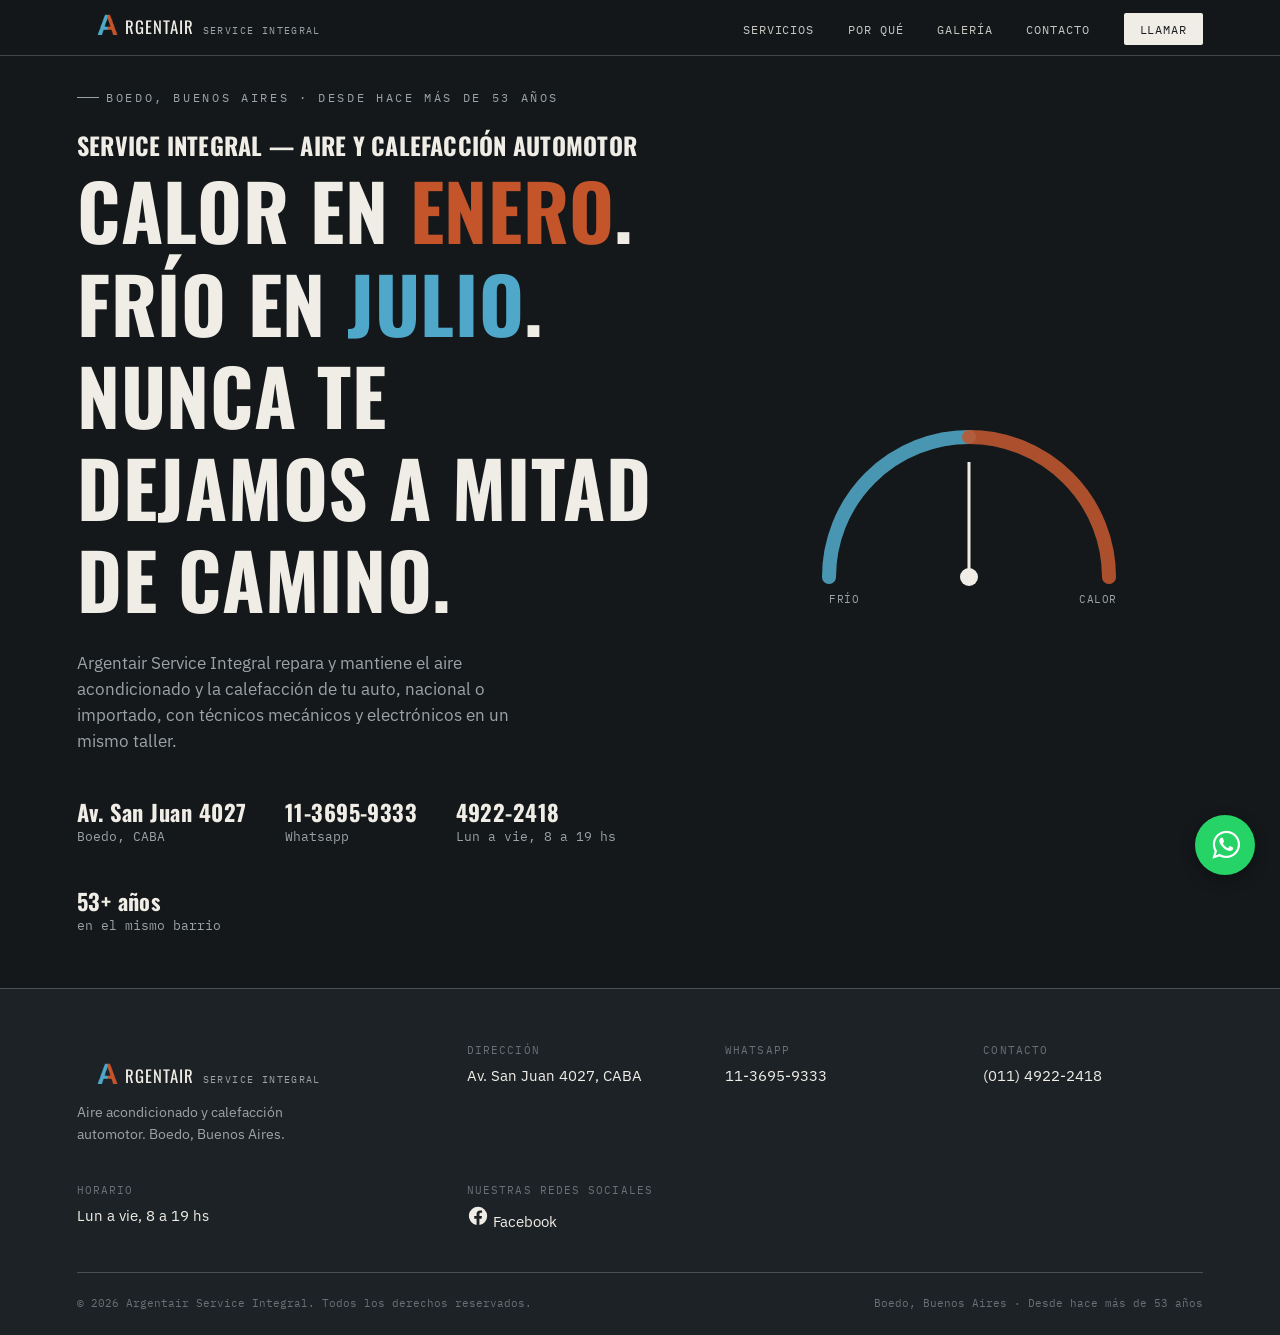
==== index.html @ 5082fac6 "Update index.html" ====
<!DOCTYPE html>
<html lang="es-AR">
<head>
    <meta charset="UTF-8">
    <meta name="viewport" content="width=device-width, initial-scale=1.0">
    <title>Argentair Service Integral — Aire y calefacción automotor</title>

    <meta name="description" content="Argentair ofrece compresores, herramientas neumáticas, accesorios industriales y soluciones para talleres, industrias y mantenimiento.">
    <meta name="keywords" content="compresores, herramientas neumáticas, aire comprimido, equipamiento industrial, talleres, industria, mantenimiento, Argentair">
    <meta name="author" content="Argentair">
    <!-- Open Graph -->
    <meta property="og:title" content="Argentair - Equipamiento Industrial">
    <meta property="og:description" content="Compresores, herramientas neumáticas y soluciones industriales.">
    <meta property="og:type" content="website">
    <meta property="og:url" content="https://pigi86.github.io/Argentair/">
    <meta property="og:image" content="https://pigi86.github.io/Argentair/images/favicon-512.png">

    <link rel="me" href="https://www.facebook.com/profile.php?id=61593151384777">
    <link rel="canonical" href="https://pigi86.github.io/Argentair/">
    <link rel="preconnect" href="https://fonts.googleapis.com">
    <link rel="preconnect" href="https://fonts.gstatic.com" crossorigin>
    <link href="https://fonts.googleapis.com/css2?family=Oswald:wght@400;500;600;700&family=IBM+Plex+Sans:wght@400;500;600&family=IBM+Plex+Mono:wght@400;500&display=swap" rel="stylesheet">
    <link rel="stylesheet" href="https://cdnjs.cloudflare.com/ajax/libs/font-awesome/4.7.0/css/font-awesome.min.css">
    <link href="StyleSheet.css" rel="stylesheet" />
    <link rel="icon" type="image/x-icon" href="images/favicon.ico">

    <script type="application/ld+json">
        {
          "@context": "https://schema.org",
          "@type": "Organization",
          "name": "Argentair",
          "url": "https://pigi86.github.io/Argentair/",
          "logo": "https://pigi86.github.io/Argentair/images/favicon-512.png",
          "sameAs": [
            "https://www.facebook.com/profile.php?id=61593151384777"
          ]
        }
    </script>
</head>
<body>
    <nav class="navbar">
        <div class="logo-text">
            <a href="#hero" class="nav-logo" data-section="hero">
                <div class="logo-mark"></div>RGENTAIR <span>SERVICE INTEGRAL</span>
            </a>
        </div>
        <button class="nav-toggle" id="navToggle" aria-label="Abrir menú" aria-expanded="false">
            <span></span><span></span><span></span>
        </button>
        <ul class="nav-links" id="navLinks">
            <li><a href="#servicios" data-section="servicios">Servicios</a></li>
            <li><a href="#porque" data-section="porque">Por qué</a></li>
            <li><a href="#galeria" data-section="galeria">Galería</a></li>
            <li><a href="#contacto" data-section="contacto">Contacto</a></li>
            <li><a href="https://wa.me/541136959333" target="_blank" class="call">Llamar</a></li>
        </ul>
    </nav>

    <div class="view-stack">
        <!-- HERO -->
        <section id="hero" class="curtain active">
            <div class="curtain-inner hero-grid">
                <div>
                    <div class="eyebrow hero-eyebrow">
                        Boedo, Buenos Aires · desde hace más de
                        <script>document.write(new Date().getFullYear() - 1973);</script> años
                    </div>
                    <h1>Service Integral — Aire y calefacción automotor</h1>
                    <h1 class="hero-title">
                        Calor en <span class="calor">enero</span>.<br>
                        Frío en <span class="frio">julio</span>.<br>
                        Nunca te dejamos a mitad de camino.
                    </h1>
                    <p class="hero-sub">Argentair Service Integral repara y mantiene el aire acondicionado y la calefacción de tu auto, nacional o importado, con técnicos mecánicos y electrónicos en un mismo taller.</p>
                    <div class="hero-meta">
                        <div><strong>Av. San Juan 4027</strong>Boedo, CABA</div>
                        <div><strong>11-3695-9333</strong>Whatsapp</div>
                        <div><strong>4922-2418</strong>Lun a vie, 8 a 19 hs</div>
                        <div>
                            <strong>
                                <script>document.write(new Date().getFullYear() - 1973);</script>+ años
                            </strong>en el mismo barrio
                        </div>
                    </div>
                </div>
                <div class="gauge-wrap">
                    <svg class="gauge" viewBox="0 0 340 210" xmlns="http://www.w3.org/2000/svg">
                        <path d="M 30 170 A 140 140 0 0 1 310 170" fill="none" stroke="#2A3034" stroke-width="14" stroke-linecap="round" />
                        <path d="M 30 170 A 140 140 0 0 1 170 30" fill="none" stroke="#4FA8C9" stroke-width="14" stroke-linecap="round" opacity="0.85" />
                        <path d="M 170 30 A 140 140 0 0 1 310 170" fill="none" stroke="#C4552B" stroke-width="14" stroke-linecap="round" opacity="0.85" />
                        <g class="gauge-needle">
                            <line x1="170" y1="170" x2="170" y2="55" stroke="#F0EDE6" stroke-width="3" />
                            <circle cx="170" cy="170" r="9" fill="#F0EDE6" />
                        </g>
                        <text x="30" y="196" class="gauge-label">FRÍO</text>
                        <text x="280" y="196" class="gauge-label">CALOR</text>
                    </svg>
                </div>
            </div>
        </section>

        <!-- SERVICIOS -->
        <section id="servicios" class="curtain">
            <div class="curtain-inner">
                <div class="section-head">
                    <h2>El taller</h2>
                    <div class="eyebrow" style="color:#6a7075;">Un solo lugar, todo el sistema climático del auto</div>
                </div>
                <div class="services-grid">
                    <div class="service-card">
                        <div>
                            <div class="tag">CARGA DE GAS</div>
                            <h3>Carga y recarga de gas refrigerante</h3>
                        </div>
                        <p>Detectamos pérdidas y cargamos el gas correcto según la marca y el modelo de tu auto.</p>
                    </div>
                    <div class="service-card">
                        <div>
                            <div class="tag">DIAGNÓSTICO</div>
                            <h3>Diagnóstico computarizado</h3>
                        </div>
                        <p>Revisamos compresor, condensador y electrónica antes de tocar una sola pieza.</p>
                    </div>
                    <div class="service-card hot">
                        <div>
                            <div class="tag">CALEFACCIÓN</div>
                            <h3>Calefacción automotor</h3>
                        </div>
                        <p>Reparamos radiador de calefacción, motorventilador y mandos de temperatura.</p>
                    </div>
                    <div class="service-card">
                        <div>
                            <div class="tag">REPARACIÓN</div>
                            <h3>Reparación integral</h3>
                        </div>
                        <p>Compresores, evaporadores, cañerías: arreglamos en el taller, no tercerizamos.</p>
                    </div>
                    <div class="service-card hot">
                        <div>
                            <div class="tag">REPUESTOS</div>
                            <h3>Repuestos originales</h3>
                        </div>
                        <p>Trabajamos con piezas originales o equivalentes homologados, nunca genéricos truchos.</p>
                    </div>
                    <div class="service-card">
                        <div>
                            <div class="tag">TODA MARCA</div>
                            <h3>Nacionales e importados</h3>
                        </div>
                        <p>Del auto de calle al importado de alta gama, con el equipo para cada sistema.</p>
                    </div>
                </div>
            </div>
        </section>

        <!-- POR QUE -->
        <section id="porque" class="curtain">
            <div class="curtain-inner porque-grid">
                <div class="porque-copy">
                    <div class="eyebrow" style="color:var(--steel); margin-bottom:1.2rem;">Por qué Argentair</div>
                    <h2 style="font-size:clamp(1.9rem,3.6vw,2.8rem); margin-bottom:1.2rem;">
                        El mismo taller que arreglaba autos hace
                        <script>document.write(new Date().getFullYear() - 1973);</script> años, con la electrónica de hoy.
                    </h2>
                    <p>Empezamos como un taller de barrio especializado en aire acondicionado automotor. Seguimos siéndolo: mismo domicilio, mismo trato directo, mismo compromiso de no devolver un auto a medias.</p>
                </div>
                <div class="stat-list">
                    <div class="stat">
                        <div class="num">
                            <script>document.write(new Date().getFullYear() - 1973);</script>+
                        </div>
                        <div class="label">AÑOS EN BOEDO</div>
                    </div>
                    <div class="stat hot">
                        <div class="num">2</div>
                        <div class="label">ESPECIALIDADES: MECÁNICA Y ELECTRÓNICA</div>
                    </div>
                    <div class="stat">
                        <div class="num">100%</div>
                        <div class="label">DIAGNÓSTICO ANTES DE REPARAR</div>
                    </div>
                    <div class="stat hot">
                        <div class="num">1</div>
                        <div class="label">TALLER, SIN TERCERIZAR</div>
                    </div>
                </div>
            </div>
        </section>

        <!-- GALERIA -->
        <section id="galeria" class="curtain">
            <div class="curtain-inner">
                <div class="section-head" style="border-bottom-color: var(--line);">
                    <h2>Galería</h2>
                    <div class="eyebrow" style="color:var(--steel);">Así se ve el trabajo, pieza por pieza</div>
                </div>
                <div class="gallery-grid">
                    <div class="gallery-item tall">
                        <img src="images/IMG_20260704_111613_702.jpg" alt="Service integral" loading="lazy">
                        <span class="g-label">Service integral</span>
                    </div>

                    <div class="gallery-item">
                        <img src="images/IMG_20260704_112202_261.jpg" alt="Diagnóstico de gas" loading="lazy">
                        <span class="g-label">Diagnóstico de gas</span>
                    </div>

                    <div class="gallery-item span-2">
                        <img src="images/IMG_20260704_112437_824.jpg" alt="Entrada del taller" loading="lazy">
                        <span class="g-label">Entrada del taller</span>
                    </div>

                    <div class="gallery-item">
                        <img src="images/IMG_20260704_112031_855.jpg" alt="Carga de gas 4x4" loading="lazy">
                        <span class="g-label">Carga de gas 4x4</span>
                    </div>

                    <div class="gallery-item">
                        <img src="images/IMG_20260704_112310_331.jpg" alt="Banco de trabajo" loading="lazy">
                        <span class="g-label">Banco de trabajo</span>
                    </div>

                    <div class="gallery-item span-2">
                        <img src="images/IMG_20260704_112334_579.jpg" alt="El taller por dentro" loading="lazy">
                        <span class="g-label">El taller por dentro</span>
                    </div>

                    <div class="gallery-item">
                        <img src="images/IMG_20260704_112445_959.jpg" alt="Nuestro cartel" loading="lazy">
                        <span class="g-label">Nuestro cartel</span>
                    </div>

                    <div class="gallery-item">
                        <img src="images/IMG_20260704_112506_180.jpg" alt="La puerta de siempre" loading="lazy">
                        <span class="g-label">La puerta de siempre</span>
                    </div>

                    <div class="gallery-item">
                        <img src="images/IMG_20260704_112512_335.jpg" alt="Vidriera de repuestos" loading="lazy">
                        <span class="g-label">Vidriera de repuestos</span>
                    </div>
                </div>
        </section>

        <!-- CONTACTO -->
        <section id="contacto" class="curtain">
            <div class="curtain-inner">
                <div class="section-head">
                    <h2>Contacto</h2>
                    <div class="eyebrow" style="color:#6a7075;">Pedí turno o consultá tu caso</div>
                </div>
                <div class="contacto-grid">
                    <div>
                        <div class="contact-item">
                            <div class="k">DIRECCIÓN</div>
                            <div class="v">Av. San Juan 4027, Boedo, CABA</div>
                        </div>
                        <div class="contact-item">
                            <div class="k">TELÉFONO</div>
                            <div class="v">(011) 4922-2418</div>
                        </div>
                        <div class="contact-item">
                            <div class="k">WHATSAPP</div>
                            <div class="v">11-3695-9333</div>
                        </div>
                        <div class="contact-item">
                            <div class="k">HORARIO</div>
                            <div class="v">Lunes a viernes, 8 a 19 hs</div>
                        </div>
                        <a class="cta-btn" href="https://wa.me/541136959333" target="_blank">Llamar al taller →</a>
                    </div>
                    <div>
                        <p style="color:#4b5257; line-height:1.6; max-width:46ch;">Contanos qué le pasa al aire o a la calefacción de tu auto y te decimos, sin vueltas, si conviene una carga, una reparación o un diagnóstico primero.</p>
                        <div class="footer-row">
                            <span>ARGENTAIR SERVICE INTEGRAL</span>
                            <span>CARGA · REPARACIÓN · CALEFACCIÓN</span>
                        </div>
                        <br>
                        <div>
                            <iframe src="https://www.google.com/maps/embed?pb=!1m18!1m12!1m3!1d3283.130411633818!2d-58.42443232488343!3d-34.62614455868197!2m3!1f0!2f0!3f0!3m2!1i1024!2i768!4f13.1!3m3!1m2!1s0x95bcca5466cec4b1%3A0x6084348271a7649f!2sAv.%20San%20Juan%204027%2C%20C1233ABK%20Cdad.%20Aut%C3%B3noma%20de%20Buenos%20Aires!5e0!3m2!1sen!2sar!4v1783190470044!5m2!1sen!2sar" width="" height="" style="border:0;" allowfullscreen="" loading="lazy" referrerpolicy="strict-origin-when-cross-origin"></iframe>
                        </div>
                    </div>
                </div>
            </div>
        </section>
    </div>

    <footer class="site-footer">
        <div class="site-footer-inner">
            <div class="site-footer-brand">
                <div class="nav-logo" style="pointer-events:none;"><div class="logo-mark"></div>RGENTAIR <span>SERVICE INTEGRAL</span></div>
                <p>Aire acondicionado y calefacción automotor. Boedo, Buenos Aires.</p>
            </div>
            <div class="site-footer-col">
                <div class="k">DIRECCIÓN</div>
                <div>Av. San Juan 4027, CABA</div>
            </div>
            <div class="site-footer-col">
                <div class="k">WHATSAPP</div>
                <div><a href="https://wa.me/541136959333" target="_blank">11-3695-9333</a></div>
            </div>
            <div class="site-footer-col">
                <div class="k">CONTACTO</div>
                <div>(011) 4922-2418</div>
            </div>
            <div class="site-footer-col">
                <div class="k">HORARIO</div>
                <div>Lun a vie, 8 a 19 hs</div>
            </div>
            <div class="site-footer-col">
                <div class="k">NUESTRAS REDES SOCIALES</div>
                <div>
                    <a href="https://www.facebook.com/profile.php?id=61593151384777"
                       target="_blank"
                       rel="noopener noreferrer"
                       class="facebook-link">

                        <svg xmlns="http://www.w3.org/2000/svg"
                             width="22"
                             height="22"
                             viewBox="0 0 24 24"
                             fill="currentColor">
                            <path d="M22 12a10 10 0 1 0-11.56 9.88v-6.99H7.9V12h2.54V9.8c0-2.5 1.49-3.88 3.77-3.88 1.09 0 2.23.19 2.23.19v2.46h-1.26c-1.24 0-1.63.77-1.63 1.56V12h2.77l-.44 2.89h-2.33v6.99A10 10 0 0 0 22 12z" />
                        </svg>

                        <span>Facebook</span>
                    </a>
                </div>
            </div>
        </div>
        <div class="site-footer-bottom">
            <span>© <span id="footerYear">2026</span> Argentair Service Integral. Todos los derechos reservados.</span>
            <span>
                Boedo, Buenos Aires · Desde hace más de
                <script>document.write(new Date().getFullYear() - 1973);</script> años
            </span>
        </div>
    </footer>

    <div class="lightbox" id="lightbox">
        <button class="lightbox-close" id="lightboxClose" aria-label="Cerrar">&times;</button>
        <img id="lightboxImg" src="" alt="">
        <div class="lightbox-caption" id="lightboxCaption"></div>
    </div>

    <a href="https://wa.me/541136959333"
       class="whatsapp-float"
       target="_blank"
       aria-label="WhatsApp">
        <i class="fa fa-whatsapp"></i>
    </a>

    <script type="text/javascript" src="JavaScript.js"></script>
</body>
</html>
---- StyleSheet.css ----
:root {
    --asphalt: #14181B;
    --asphalt-2: #1D2226;
    --paper: #F0EDE6;
    --paper-2: #E6E1D6;
    --frio: #4FA8C9;
    --frio-dim: #2E6E88;
    --calor: #C4552B;
    --calor-dim: #8E3B1D;
    --steel: #9CA3A6;
    --ink: #1B1F22;
    --line: rgba(155,163,166,0.35);
    --white: white;
}

* {
    box-sizing: border-box;
}

html {
    scroll-behavior: smooth;
}

body {
    margin: 0;
    font-family: 'IBM Plex Sans', sans-serif;
    background: var(--asphalt);
    color: var(--paper);
    overflow-x: hidden;
}

.logo-mark {
    width: 40px;
    height: 40px;
    background-image: url('images/favicon-512.png');
    background-size: 45px;
    background-repeat: no-repeat;
    clip-path: polygon(0 0, 80% 0, 100% 20%, 100% 100%, 20% 100%, 0 80%);
    display: flex;
    align-items: center;
    justify-content: center;
    position: relative;
    top: 8px;
    left: 8px;
}

.logo-text {
    display: flex;
    flex-direction: column;
    line-height: 1.1;
    margin-top: -25px;
}

h1, h2, h3 {
    font-family: 'Oswald', sans-serif;
    text-transform: uppercase;
    margin: 0;
    letter-spacing: 0.01em;
}

.mono {
    font-family: 'IBM Plex Mono', monospace;
}

.eyebrow {
    font-family: 'IBM Plex Mono', monospace;
    font-size: 0.75rem;
    letter-spacing: 0.22em;
    text-transform: uppercase;
    display: flex;
    align-items: center;
    gap: 0.6em;
}

    .eyebrow::before {
        content: "";
        width: 22px;
        height: 1px;
        background: currentColor;
        display: inline-block;
    }

a {
    color: inherit;
}

/* ---------- NAV ---------- */
.navbar {
    position: fixed;
    top: 0;
    left: 0;
    right: 0;
    z-index: 50;
    display: flex;
    align-items: center;
    justify-content: space-between;
    padding: 1.1rem 6vw;
    background: rgba(20,24,27,0.72);
    backdrop-filter: blur(10px);
    border-bottom: 1px solid var(--line);
}

.nav-logo {
    font-family: 'Oswald', sans-serif;
    font-size: 1.05rem;
    letter-spacing: 0.06em;
    text-decoration: none;
    display: flex;
    align-items: baseline;
    gap: 0.5em;
}

    .nav-logo span {
        font-family: 'IBM Plex Mono', monospace;
        font-size: 0.62rem;
        color: var(--steel);
        letter-spacing: 0.14em;
    }

.nav-links {
    display: flex;
    align-items: center;
    gap: 2.1rem;
    list-style: none;
    margin: 0;
    padding: 0;
}

    .nav-links a {
        font-family: 'IBM Plex Mono', monospace;
        font-size: 0.74rem;
        letter-spacing: 0.08em;
        text-transform: uppercase;
        text-decoration: none;
        color: var(--paper);
        opacity: 0.82;
        transition: opacity 0.2s ease, color 0.2s ease;
        position: relative;
    }

        .nav-links a:hover {
            opacity: 1;
            color: var(--frio);
        }

        .nav-links a.active {
            opacity: 1;
            color: var(--frio);
        }

            .nav-links a.active::after {
                content: "";
                position: absolute;
                left: 0;
                right: 0;
                bottom: -6px;
                height: 1px;
                background: var(--frio);
            }

        .nav-links a.call {
            opacity: 1;
            padding: 0.55rem 1rem;
            background: var(--paper);
            color: var(--ink);
            border-radius: 2px;
        }

            .nav-links a.call:hover {
                background: var(--calor);
                color: var(--paper);
            }

.nav-toggle {
    display: none;
    flex-direction: column;
    gap: 5px;
    background: none;
    border: none;
    cursor: pointer;
    padding: 0.4rem;
}

    .nav-toggle span {
        width: 22px;
        height: 2px;
        background: var(--paper);
        display: block;
    }

@media (max-width: 768px) {
    .nav-links {
        position: fixed;
        top: 62px;
        right: 0;
        flex-direction: column;
        align-items: flex-start;
        gap: 1.4rem;
        background: var(--asphalt-2);
        padding: 1.6rem 2rem;
        width: 68vw;
        max-width: 300px;
        height: calc(100vh - 62px);
        transform: translateX(100%);
        transition: transform 0.3s ease;
        border-left: 1px solid var(--line);
    }

        .nav-links.open {
            transform: translateX(0);
        }

    .nav-toggle {
        display: flex;
    }
}

/* ---- Sections ---- */
.view-stack {
    position: relative;
}

.curtain {
    position: absolute;
    inset: 0;
    display: flex;
    flex-direction: column;
    justify-content: center;
    min-height: 100vh;
    padding: 6vh 6vw;
    padding-top: max(6vh, 90px);
    scroll-margin-top: 70px;
    opacity: 0;
    transform: translateY(14px);
    pointer-events: none;
    transition: opacity 0.5s ease, transform 0.5s ease;
}

    .curtain.active {
        position: relative;
        opacity: 1;
        transform: translateY(0);
        pointer-events: auto;
    }

.curtain-inner {
    max-width: 1180px;
    width: 100%;
    margin: 0 auto;
}

#hero {
    background: var(--asphalt);
}

#servicios {
    background: var(--paper);
    color: var(--ink);
}

#porque {
    background: var(--asphalt-2);
    color: var(--paper);
}

#galeria {
    background: var(--asphalt);
    color: var(--paper);
}

.g-label {
    z-index: 2;
    font-family: 'IBM Plex Mono', monospace;
    font-size: 0.8rem;
    letter-spacing: 0.06em;
    text-transform: uppercase;
    color: var(--white);
}

#contacto {
    background: var(--paper);
    color: var(--ink);
}

@media (max-width: 768px) {
    .view-stack {
        margin-top: 30px;
    }

    .curtain {
        transition: none;
        transform: none;
    }
}

/* ---------- HERO ---------- */
.hero-grid {
    display: grid;
    grid-template-columns: 1.3fr 1fr;
    gap: 4vw;
    align-items: center;
}

.hero-eyebrow {
    color: var(--steel);
    margin-bottom: 1.4rem;
}

.hero-title {
    font-size: clamp(2.6rem, 6vw, 5.2rem);
    line-height: 1.2;
}

    .hero-title .frio {
        color: var(--frio);
    }

    .hero-title .calor {
        color: var(--calor);
    }

.hero-sub {
    margin-top: 1.6rem;
    max-width: 46ch;
    font-size: 1.05rem;
    color: var(--steel);
    line-height: 1.55;
}

.hero-meta {
    margin-top: 2.6rem;
    display: flex;
    flex-wrap: wrap;
    gap: 2.4rem;
}

    .hero-meta div {
        font-family: 'IBM Plex Mono', monospace;
        font-size: 0.8rem;
        color: var(--steel);
    }

    .hero-meta strong {
        display: block;
        font-family: 'Oswald', sans-serif;
        font-size: 1.4rem;
        color: var(--paper);
        letter-spacing: 0.02em;
    }

/* Gauge signature element */
.gauge-wrap {
    display: flex;
    justify-content: center;
}

.gauge {
    width: min(100%, 340px);
}

.gauge-needle {
    transform-origin: 170px 170px;
    animation: sweep 4.5s ease-in-out infinite alternate;
}

@keyframes sweep {
    0% {
        transform: rotate(-58deg);
    }

    100% {
        transform: rotate(58deg);
    }
}

.gauge-label {
    font-family: 'IBM Plex Mono', monospace;
    fill: var(--steel);
    font-size: 11px;
    letter-spacing: 0.05em;
}

/* ---------- SERVICIOS ---------- */
.section-head {
    display: flex;
    justify-content: space-between;
    align-items: flex-end;
    flex-wrap: wrap;
    gap: 1rem;
    margin-bottom: 3rem;
    border-bottom: 1px solid var(--line);
    padding-bottom: 1.4rem;
}

    .section-head h2 {
        font-size: clamp(2rem, 4vw, 3.2rem);
    }

.services-grid {
    display: grid;
    grid-template-columns: repeat(3, 1fr);
    gap: 1px;
    background: var(--line);
    border: 1px solid var(--line);
}

.service-card {
    background: var(--paper);
    padding: 2rem 1.8rem;
    min-height: 190px;
    display: flex;
    flex-direction: column;
    justify-content: space-between;
}

    .service-card .tag {
        font-family: 'IBM Plex Mono', monospace;
        font-size: 0.72rem;
        letter-spacing: 0.1em;
        color: var(--frio-dim);
    }

    .service-card.hot .tag {
        color: var(--calor-dim);
    }

    .service-card h3 {
        font-size: 1.35rem;
        margin-top: 0.6rem;
    }

    .service-card p {
        margin: 0.7rem 0 0;
        font-size: 0.92rem;
        color: #4b5257;
        line-height: 1.5;
    }

/* ---------- POR QUE ---------- */
.porque-grid {
    display: grid;
    grid-template-columns: 1fr 1fr;
    gap: 4vw;
    align-items: center;
}

.porque-copy p {
    font-size: 1.05rem;
    line-height: 1.6;
    color: var(--steel);
    max-width: 42ch;
}

.stat-list {
    display: grid;
    grid-template-columns: 1fr 1fr;
    gap: 1px;
    background: var(--line);
    border: 1px solid var(--line);
}

.stat {
    background: var(--asphalt-2);
    padding: 1.8rem;
}

    .stat .num {
        font-family: 'Oswald', sans-serif;
        font-size: 2.6rem;
        color: var(--frio);
    }

    .stat.hot .num {
        color: var(--calor);
    }

    .stat .label {
        font-family: 'IBM Plex Mono', monospace;
        font-size: 0.75rem;
        color: var(--steel);
        letter-spacing: 0.04em;
        margin-top: 0.4rem;
    }

/* ---------- GALERIA ---------- */
.gallery-grid {
    display: grid;
    grid-template-columns: repeat(4, 1fr);
    grid-auto-rows: 190px;
    grid-auto-flow: dense;
    gap: 10px;
}

.gallery-item {
    position: relative;
    overflow: hidden;
    border-radius: 4px;
    border: 1px solid var(--line);
    display: flex;
    align-items: flex-end;
    padding: 1rem;
}

    .gallery-item img {
        position: absolute;
        inset: 0;
        width: 100%;
        height: 100%;
        object-fit: cover;
        transition: transform 0.4s ease;
        z-index: 0;
    }

    .gallery-item:hover img {
        transform: scale(1.05);
    }

    .gallery-item::after {
        content: "";
        position: absolute;
        inset: 0;
        z-index: 1;
        background: linear-gradient(to top, rgba(0,0,0,0.6), rgba(0,0,0,0) 55%);
    }

.gallery-item {
    cursor: zoom-in;
}

/* ---------- FOOTER ---------- */
.site-footer {
    position: relative;
    background: var(--asphalt-2);
    border-top: 1px solid var(--line);
    padding: 3.4rem 6vw 1.6rem;
}

.site-footer-inner {
    max-width: 1180px;
    margin: 0 auto;
    display: grid;
    grid-template-columns: 1.6fr 1fr 1fr 1fr;
    gap: 2.4rem;
}

.site-footer-brand p {
    margin: 0.8rem 0 0;
    max-width: 34ch;
    color: var(--steel);
    font-size: 0.9rem;
    line-height: 1.5;
}

.site-footer-col .k {
    font-family: 'IBM Plex Mono', monospace;
    font-size: 0.68rem;
    letter-spacing: 0.1em;
    color: #6a7075;
    margin-bottom: 0.5rem;
}

.site-footer-col div:not(.k) {
    font-size: 0.95rem;
}

.site-footer-col a {
    text-decoration: none;
}

    .site-footer-col a:hover {
        color: var(--frio);
    }

.site-footer-bottom {
    max-width: 1180px;
    margin: 2.6rem auto 0;
    padding-top: 1.4rem;
    border-top: 1px solid var(--line);
    display: flex;
    justify-content: space-between;
    flex-wrap: wrap;
    gap: 0.6rem;
    font-family: 'IBM Plex Mono', monospace;
    font-size: 0.7rem;
    color: #6a7075;
}

@media (max-width: 768px) {
    .site-footer-inner {
        grid-template-columns: 1fr 1fr;
    }
}

.lightbox {
    position: fixed;
    inset: 0;
    z-index: 100;
    background: rgba(10,12,14,0.92);
    display: flex;
    align-items: center;
    justify-content: center;
    padding: 4vh 4vw;
    opacity: 0;
    visibility: hidden;
    transition: opacity 0.3s ease;
}

    .lightbox.open {
        opacity: 1;
        visibility: visible;
    }

    .lightbox img {
        max-width: 100%;
        max-height: 100%;
        border-radius: 4px;
        box-shadow: 0 20px 60px rgba(0,0,0,0.5);
        transform: scale(0.94);
        transition: transform 0.3s ease;
    }

    .lightbox.open img {
        transform: scale(1);
    }

.lightbox-close {
    position: absolute;
    top: 22px;
    right: 26px;
    width: 40px;
    height: 40px;
    border: 1px solid var(--line);
    background: rgba(255,255,255,0.06);
    color: var(--paper);
    font-size: 1.4rem;
    line-height: 1;
    border-radius: 2px;
    cursor: pointer;
}

    .lightbox-close:hover {
        background: var(--calor);
        border-color: var(--calor);
    }

.lightbox-caption {
    position: absolute;
    left: 0;
    right: 0;
    bottom: 35px;
    text-align: center;
    font-family: 'IBM Plex Mono', monospace;
    font-size: 0.8rem;
    letter-spacing: 0.06em;
    text-transform: uppercase;
    color: var(--white);
    background-color: black;
    opacity: 60%;
}

/* ---------- CONTACTO ---------- */
.contacto-grid {
    display: grid;
    grid-template-columns: 1fr 1fr;
    gap: 4vw;
    align-items: start;
}

.contact-item {
    padding: 1.4rem 0;
    border-bottom: 1px solid var(--line);
}

    .contact-item .k {
        font-family: 'IBM Plex Mono', monospace;
        font-size: 0.72rem;
        letter-spacing: 0.1em;
        color: #6a7075;
    }

    .contact-item .v {
        font-family: 'Oswald', sans-serif;
        font-size: 1.5rem;
        margin-top: 0.2rem;
    }

.cta-btn {
    display: inline-flex;
    align-items: center;
    gap: 0.6em;
    margin-top: 2rem;
    padding: 1rem 1.6rem;
    background: var(--ink);
    color: var(--paper);
    text-decoration: none;
    font-family: 'IBM Plex Mono', monospace;
    font-size: 0.85rem;
    letter-spacing: 0.06em;
    text-transform: uppercase;
    border-radius: 2px;
    transition: background 0.2s ease, transform 0.2s ease;
}

    .cta-btn:hover {
        background: var(--calor);
        transform: translateY(-2px);
    }

.footer-row {
    margin-top: 4rem;
    padding-top: 1.6rem;
    border-top: 1px solid var(--line);
    display: flex;
    justify-content: space-between;
    flex-wrap: wrap;
    gap: 1rem;
    font-family: 'IBM Plex Mono', monospace;
    font-size: 0.75rem;
    color: #6a7075;
}

@media (max-width: 768px) {
    .lightbox, .lightbox img {
        transition: none;
        position: fixed;
        z-index: 2;
        font-family: 'IBM Plex Mono', monospace;
        font-size: 0.7rem;
        letter-spacing: 0.06em;
        text-transform: uppercase;
        color: var(--paper);
        background: rgba(20,24,27,0.55);
        padding: 0.3rem 0.6rem;
        border-radius: 2px;
        transition: transform 0.25s ease;
    }

    .lightbox-close {
        top: 80px;
        right: 10px;
    }

    .lightbox-caption {
        bottom: 145px;
        z-index: 10;
    }

    .gallery-item:hover .g-label {
        transform: translateY(-4px);
    }

    .gallery-item.span-2 {
        grid-column: span 2;
    }

    .gallery-item.tall {
        grid-row: span 2;
    }

    @media (max-width: 768px) {
        .gallery-grid {
            grid-template-columns: repeat(2, 1fr);
            grid-auto-rows: 150px;
        }

        .gallery-item.span-2 {
            grid-column: span 2;
        }

        .gallery-item.tall {
            grid-row: span 1;
        }
    }

    /* ---------- CONTACTO ---------- */
    .contacto-grid {
        display: grid;
        grid-template-columns: 1fr 1fr;
        gap: 4vw;
        align-items: start;
    }

    .contact-item {
        padding: 1.4rem 0;
        border-bottom: 1px solid var(--line);
    }

        .contact-item .k {
            font-family: 'IBM Plex Mono', monospace;
            font-size: 0.72rem;
            letter-spacing: 0.1em;
            color: #6a7075;
        }

        .contact-item .v {
            font-family: 'Oswald', sans-serif;
            font-size: 1.5rem;
            margin-top: 0.2rem;
        }

    .cta-btn {
        display: inline-flex;
        align-items: center;
        gap: 0.6em;
        margin-top: 2rem;
        padding: 1rem 1.6rem;
        background: var(--ink);
        color: var(--paper);
        text-decoration: none;
        font-family: 'IBM Plex Mono', monospace;
        font-size: 0.85rem;
        letter-spacing: 0.06em;
        text-transform: uppercase;
        border-radius: 2px;
        transition: background 0.2s ease, transform 0.2s ease;
    }

        .cta-btn:hover {
            background: var(--calor);
            transform: translateY(-2px);
        }

    .footer-row {
        margin-top: 4rem;
        padding-top: 1.6rem;
        border-top: 1px solid var(--line);
        display: flex;
        justify-content: space-between;
        flex-wrap: wrap;
        gap: 1rem;
        font-family: 'IBM Plex Mono', monospace;
        font-size: 0.75rem;
        color: #6a7075;
    }

    @media (max-width: 768px) {
        .hero-grid, .porque-grid, .contacto-grid {
            grid-template-columns: 1fr;
        }

        .services-grid {
            grid-template-columns: 1fr;
        }

        .stat-list {
            grid-template-columns: 1fr 1fr;
        }

        .curtain {
            padding: 8vh 6vw;
        }

        .hero-meta {
            gap: 1.4rem;
        }
    }

    @media (prefers-reduced-motion: reduce) {
        .gauge-needle {
            animation: none;
            transform: rotate(0deg);
        }

        html {
            scroll-behavior: auto;
        }

        .cta-btn {
            transition: none;
        }
    }
}

.whatsapp-float {
    position: fixed;
    width: 60px;
    height: 60px;
    bottom: 25px;
    right: 25px;
    background: #25D366;
    color: white;
    border-radius: 50%;
    display: flex;
    justify-content: center;
    align-items: center;
    font-size: 32px;
    text-decoration: none;
    box-shadow: 0 5px 15px rgba(0,0,0,.3);
    z-index: 9999;
    transition: transform .3s ease;
}

    .whatsapp-float:hover {
        transform: scale(1.1);
    }
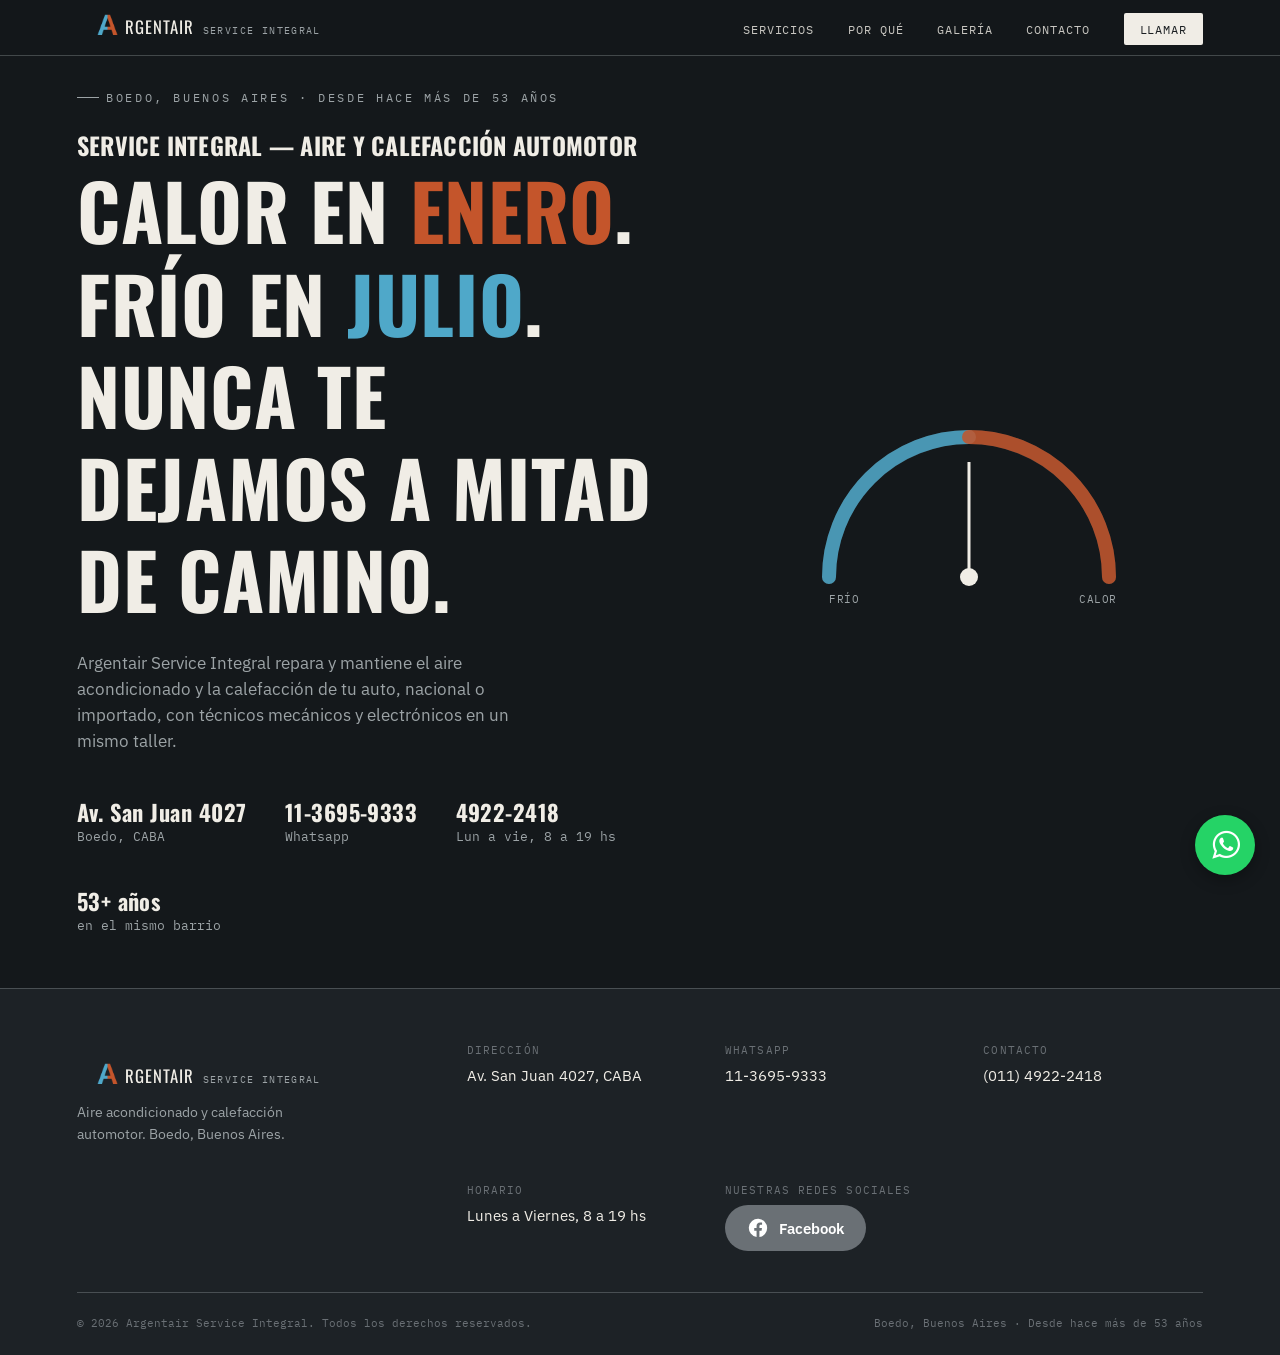
==== commit 5c626ea7: "Update index.html" ====
--- a/index.html
+++ b/index.html
@@ -265,7 +265,7 @@
                         </div>
                         <div class="contact-item">
                             <div class="k">HORARIO</div>
-                            <div class="v">Lunes a viernes, 8 a 19 hs</div>
+                            <div class="v">Lunes a Viernes, 8 a 19 hs</div>
                         </div>
                         <a class="cta-btn" href="https://wa.me/541136959333" target="_blank">Llamar al taller →</a>
                     </div>
@@ -303,9 +303,12 @@
                 <div class="k">CONTACTO</div>
                 <div>(011) 4922-2418</div>
             </div>
+            <div class="site-footer-brand">
+                
+            </div>
             <div class="site-footer-col">
                 <div class="k">HORARIO</div>
-                <div>Lun a vie, 8 a 19 hs</div>
+                <div>Lunes a Viernes, 8 a 19 hs</div>
             </div>
             <div class="site-footer-col">
                 <div class="k">NUESTRAS REDES SOCIALES</div>
--- a/StyleSheet.css
+++ b/StyleSheet.css
@@ -893,3 +893,21 @@
     .whatsapp-float:hover {
         transform: scale(1.1);
     }
+
+.facebook-link {
+    display: inline-flex;
+    align-items: center;
+    gap: 10px;
+    background: #6a7075;
+    color: white;
+    text-decoration: none;
+    padding: 12px 22px;
+    border-radius: 999px;
+    font-weight: 600;
+    transition: transform 0.2s ease, background 0.2s ease;
+}
+
+.facebook-link:hover {
+    background: var(--asphalt);
+    transform: translateY(-2px);
+}
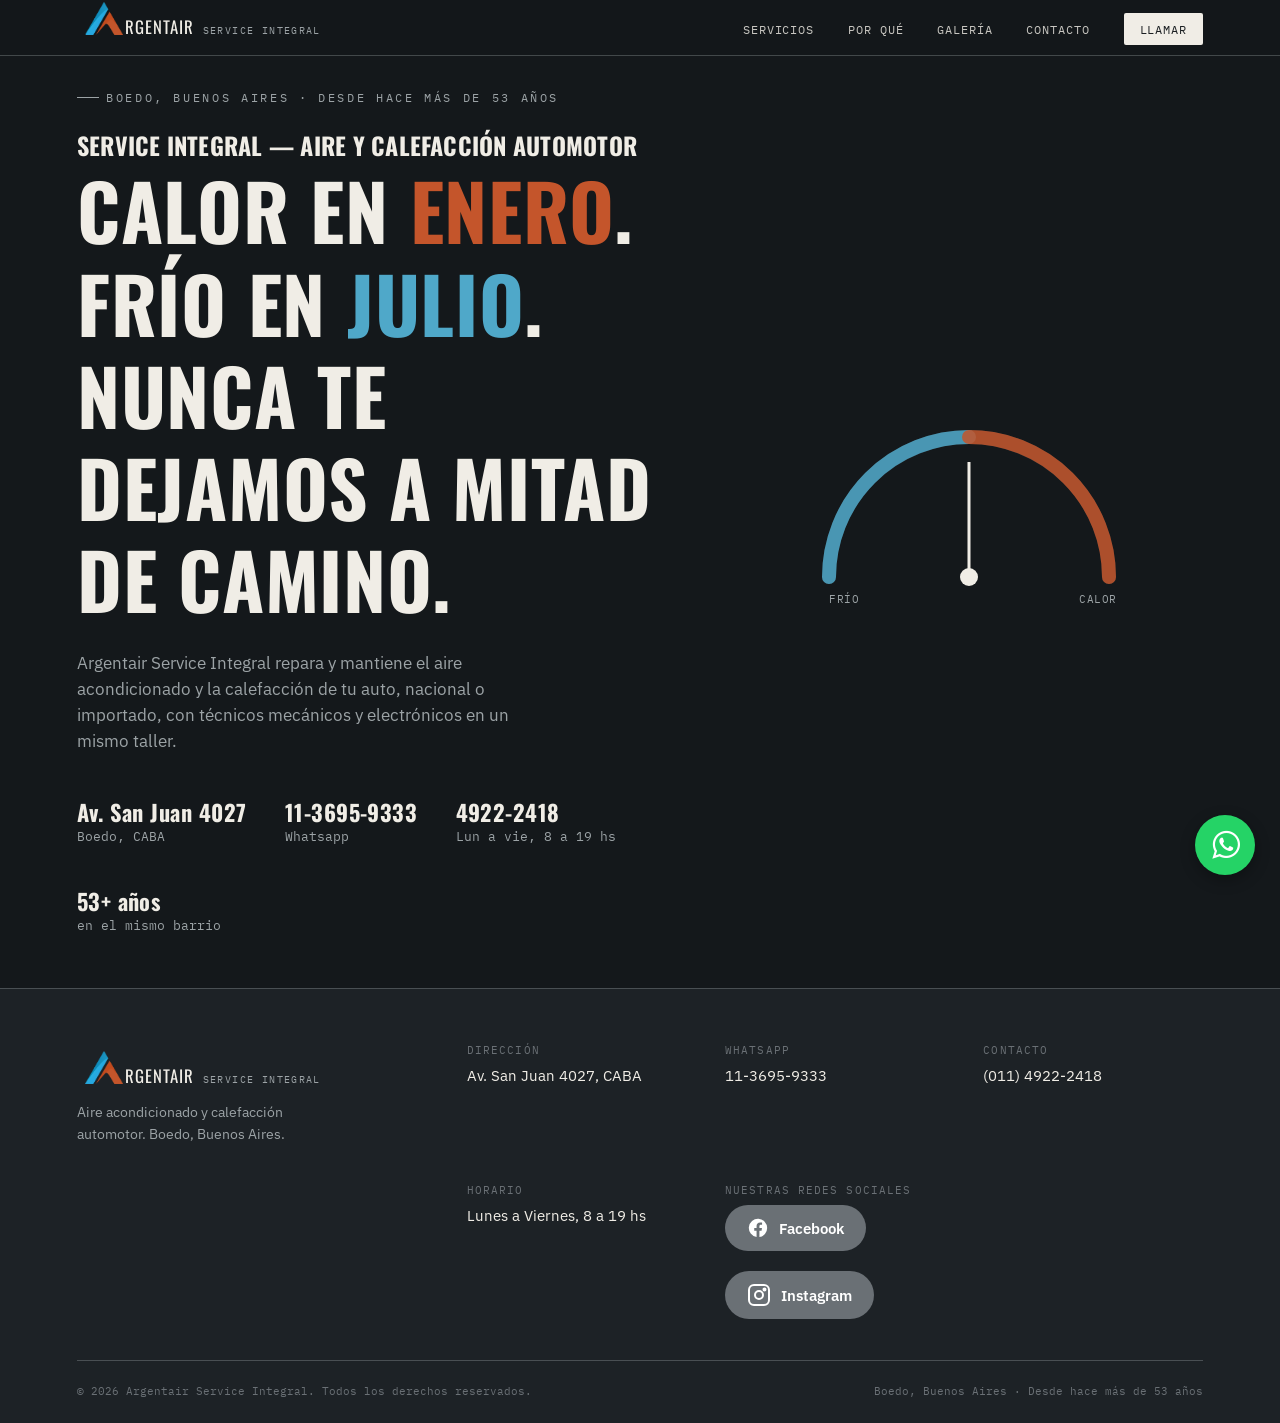
==== commit ed0d01e7: "Update index.html" ====
--- a/index.html
+++ b/index.html
@@ -13,9 +13,10 @@
     <meta property="og:description" content="Compresores, herramientas neumáticas y soluciones industriales.">
     <meta property="og:type" content="website">
     <meta property="og:url" content="https://pigi86.github.io/Argentair/">
-    <meta property="og:image" content="https://pigi86.github.io/Argentair/images/favicon-512.png">
+    <meta property="og:image" content="https://pigi86.github.io/Argentair/images/logo.png">
 
     <link rel="me" href="https://www.facebook.com/profile.php?id=61593151384777">
+    <link rel="me" href="https://www.instagram.com/argent_air/">
     <link rel="canonical" href="https://pigi86.github.io/Argentair/">
     <link rel="preconnect" href="https://fonts.googleapis.com">
     <link rel="preconnect" href="https://fonts.gstatic.com" crossorigin>
@@ -32,7 +33,8 @@
           "url": "https://pigi86.github.io/Argentair/",
           "logo": "https://pigi86.github.io/Argentair/images/favicon-512.png",
           "sameAs": [
-            "https://www.facebook.com/profile.php?id=61593151384777"
+            "https://www.facebook.com/profile.php?id=61593151384777",
+            "https://www.instagram.com/argent_air/"
           ]
         }
     </script>
@@ -304,7 +306,7 @@
                 <div>(011) 4922-2418</div>
             </div>
             <div class="site-footer-brand">
-                
+
             </div>
             <div class="site-footer-col">
                 <div class="k">HORARIO</div>
@@ -327,6 +329,32 @@
                         </svg>
 
                         <span>Facebook</span>
+                    </a>
+                </div>
+                <br>
+                <div>
+                    <a href="https://www.instagram.com/argent_air/"
+                       target="_blank"
+                       rel="noopener noreferrer"
+                       class="facebook-link">
+
+                        <svg xmlns="http://www.w3.org/2000/svg"
+                             width="24"
+                             height="24"
+                             viewBox="0 0 24 24"
+                             fill="none"
+                             stroke="currentColor"
+                             stroke-width="2"
+                             stroke-linecap="round"
+                             stroke-linejoin="round">
+
+                            <rect x="2" y="2" width="20" height="20" rx="5"></rect>
+                            <circle cx="12" cy="12" r="4"></circle>
+                            <circle cx="17.5" cy="6.5" r="1"></circle>
+
+                        </svg>
+
+                        <span>Instagram</span>
                     </a>
                 </div>
             </div>
--- a/StyleSheet.css
+++ b/StyleSheet.css
@@ -32,8 +32,9 @@
 .logo-mark {
     width: 40px;
     height: 40px;
-    background-image: url('images/favicon-512.png');
-    background-size: 45px;
+    /*background-image: url('images/favicon-512.png');*/
+    background-image: url('images/logo.png');
+    background-size: 38px;
     background-repeat: no-repeat;
     clip-path: polygon(0 0, 80% 0, 100% 20%, 100% 100%, 20% 100%, 0 80%);
     display: flex;
@@ -907,7 +908,7 @@
     transition: transform 0.2s ease, background 0.2s ease;
 }
 
-.facebook-link:hover {
-    background: var(--asphalt);
-    transform: translateY(-2px);
-}
+    .facebook-link:hover {
+        background: var(--asphalt);
+        transform: translateY(-2px);
+    }
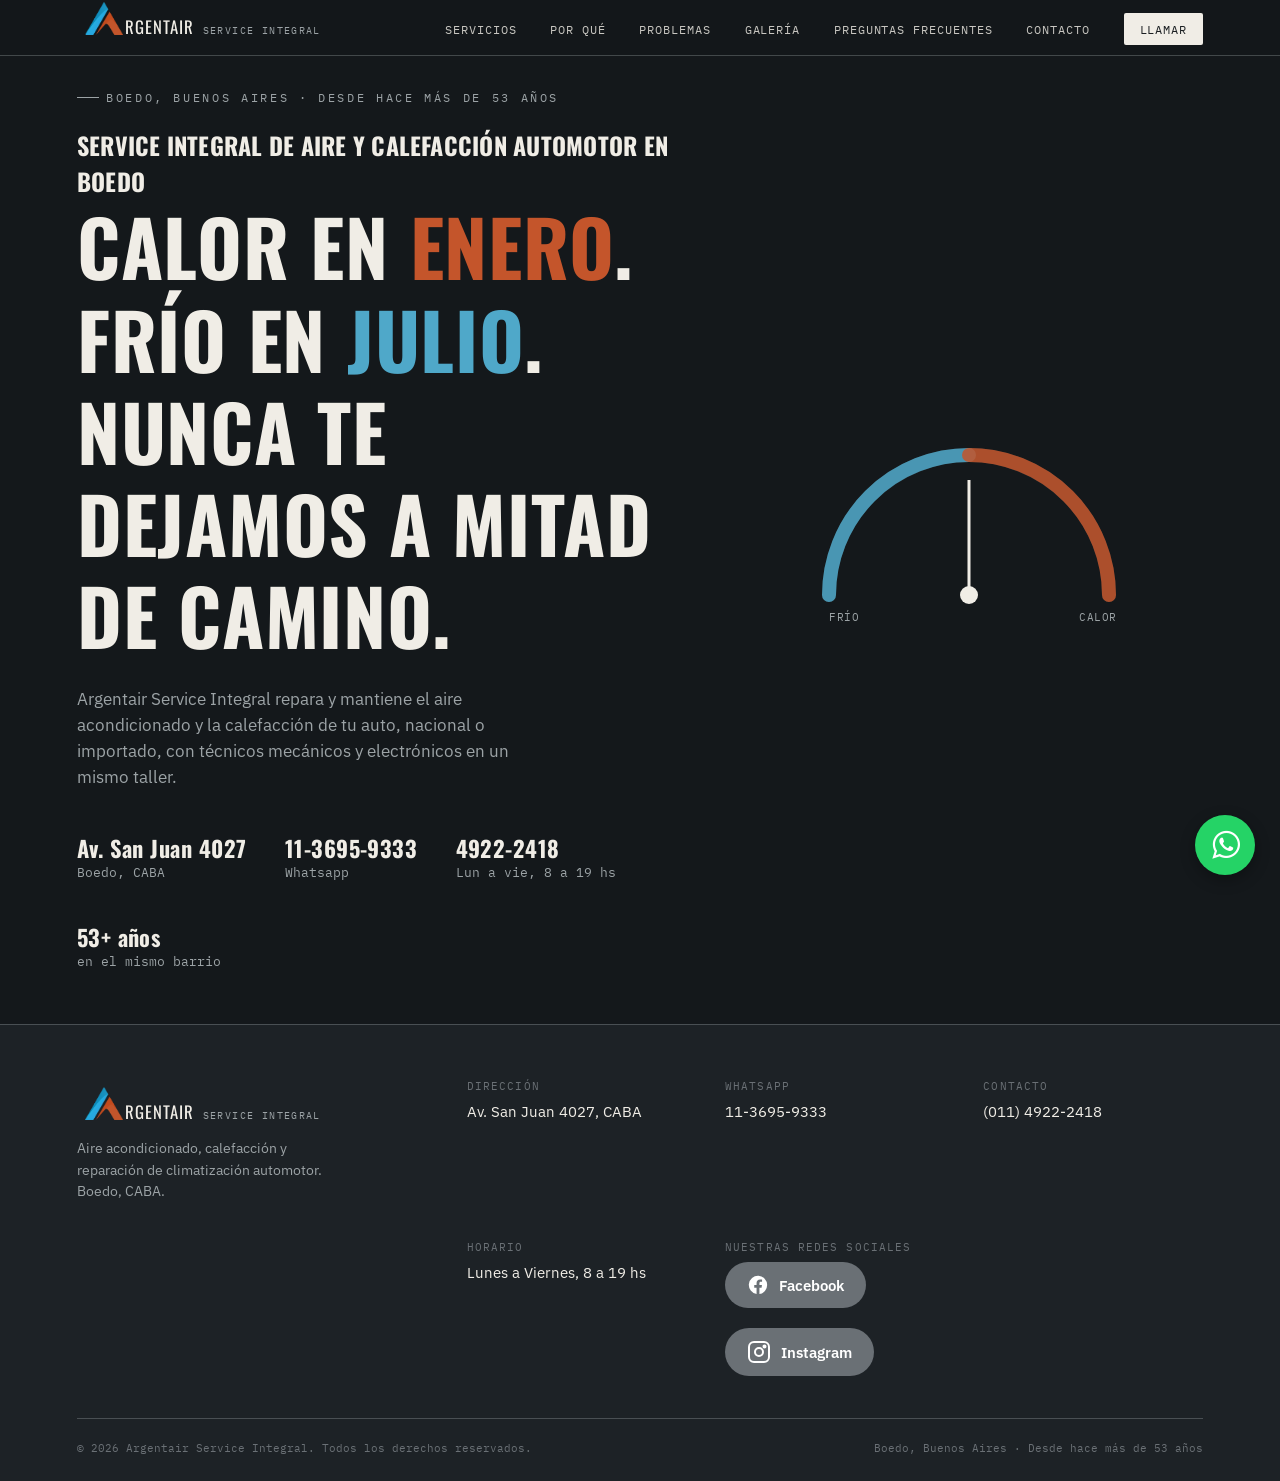
==== commit edaf7b76: "Update index.html" ====
--- a/index.html
+++ b/index.html
@@ -3,17 +3,26 @@
 <head>
     <meta charset="UTF-8">
     <meta name="viewport" content="width=device-width, initial-scale=1.0">
-    <title>Argentair Service Integral — Aire y calefacción automotor</title>
-
-    <meta name="description" content="Argentair ofrece compresores, herramientas neumáticas, accesorios industriales y soluciones para talleres, industrias y mantenimiento.">
-    <meta name="keywords" content="compresores, herramientas neumáticas, aire comprimido, equipamiento industrial, talleres, industria, mantenimiento, Argentair">
+    <title>Argentair | Aire acondicionado y calefacción automotor en Boedo</title>
+
+    <meta name="description" content="Argentair Service Integral: aire acondicionado y calefacción automotor en Boedo, CABA. Diagnóstico, carga de gas, reparación de compresores y sistemas de climatización para autos nacionales e importados.">
+    <meta name="keywords" content="aire acondicionado automotor, aire acondicionado auto, calefacción automotor, reparación aire acondicionado auto, carga de gas aire acondicionado auto, compresores automotor, diagnóstico aire acondicionado, Boedo, CABA, Argentair">
     <meta name="author" content="Argentair">
+    <meta name="robots" content="index, follow, max-image-preview:large, max-snippet:-1, max-video-preview:-1">
+    <meta name="googlebot" content="index, follow">
+    <meta name="geo.region" content="AR-C">
+    <meta name="geo.placename" content="Buenos Aires">
+    <meta name="theme-color" content="#111416">
     <!-- Open Graph -->
-    <meta property="og:title" content="Argentair - Equipamiento Industrial">
-    <meta property="og:description" content="Compresores, herramientas neumáticas y soluciones industriales.">
+    <meta property="og:title" content="Argentair | Aire acondicionado y calefacción automotor">
+    <meta property="og:description" content="Servicio integral de aire acondicionado y calefacción automotor en Boedo, CABA. Diagnóstico, carga de gas y reparación para autos nacionales e importados.">
     <meta property="og:type" content="website">
+    <meta property="og:locale" content="es_AR">
     <meta property="og:url" content="https://pigi86.github.io/Argentair/">
     <meta property="og:image" content="https://pigi86.github.io/Argentair/images/logo.png">
+    <meta name="twitter:card" content="summary_large_image">
+    <meta name="twitter:title" content="Argentair | Aire acondicionado y calefacción automotor">
+    <meta name="twitter:description" content="Servicio integral de aire acondicionado y calefacción automotor en Boedo, CABA.">
 
     <link rel="me" href="https://www.facebook.com/profile.php?id=61593151384777">
     <link rel="me" href="https://www.instagram.com/argent_air/">
@@ -24,7 +33,47 @@
     <link rel="stylesheet" href="https://cdnjs.cloudflare.com/ajax/libs/font-awesome/4.7.0/css/font-awesome.min.css">
     <link href="StyleSheet.css" rel="stylesheet" />
     <link rel="icon" type="image/x-icon" href="images/favicon.ico">
-
+  
+    <script type="application/ld+json">
+        {
+          "@context": "https://schema.org",
+          "@graph": [
+            {
+              "@type": "LocalBusiness",
+              "@id": "https://pigi86.github.io/Argentair/#business",
+              "name": "Argentair Service Integral",
+              "url": "https://pigi86.github.io/Argentair/",
+              "logo": "https://pigi86.github.io/Argentair/images/favicon-512.png",
+              "image": "https://pigi86.github.io/Argentair/images/logo.png",
+              "description": "Servicio integral de aire acondicionado y calefacción automotor en Boedo, CABA, para vehículos nacionales e importados.",
+              "telephone": "+54 11 3695-9333",
+              "address": {
+                "@type": "PostalAddress",
+                "streetAddress": "Av. San Juan 4027",
+                "addressLocality": "Buenos Aires",
+                "addressRegion": "CABA",
+                "postalCode": "C1233ABK",
+                "addressCountry": "AR"
+              },
+              "openingHours": "Mo-Fr 08:00-19:00",
+              "sameAs": [
+                "https://www.facebook.com/profile.php?id=61593151384777",
+                "https://www.instagram.com/argent_air/"
+              ]
+            },
+            {
+              "@type": "WebSite",
+              "@id": "https://pigi86.github.io/Argentair/#website",
+              "url": "https://pigi86.github.io/Argentair/",
+              "name": "Argentair Service Integral",
+              "inLanguage": "es-AR",
+              "publisher": {
+                "@id": "https://pigi86.github.io/Argentair/#business"
+              }
+            }
+          ]
+        }
+    </script>
     <script type="application/ld+json">
         {
           "@context": "https://schema.org",
@@ -52,11 +101,20 @@
         <ul class="nav-links" id="navLinks">
             <li><a href="#servicios" data-section="servicios">Servicios</a></li>
             <li><a href="#porque" data-section="porque">Por qué</a></li>
+            <li><a href="#problemas" data-section="problemas">Problemas</a></li>
             <li><a href="#galeria" data-section="galeria">Galería</a></li>
+            <li><a href="#faq" data-section="faq">Preguntas frecuentes</a></li>
             <li><a href="#contacto" data-section="contacto">Contacto</a></li>
             <li><a href="https://wa.me/541136959333" target="_blank" class="call">Llamar</a></li>
         </ul>
     </nav>
+
+    <noscript>
+        <div style="padding:1rem 1.5rem;background:#f0ede6;color:#222;">
+            Argentair Service Integral — aire acondicionado y calefacción automotor en Boedo, CABA.
+            Av. San Juan 4027 · WhatsApp 11-3695-9333 · Lunes a viernes, 8 a 19 hs.
+        </div>
+    </noscript>
 
     <div class="view-stack">
         <!-- HERO -->
@@ -67,7 +125,7 @@
                         Boedo, Buenos Aires · desde hace más de
                         <script>document.write(new Date().getFullYear() - 1973);</script> años
                     </div>
-                    <h1>Service Integral — Aire y calefacción automotor</h1>
+                    <h1>Service Integral de Aire y Calefacción Automotor en Boedo</h1>
                     <h1 class="hero-title">
                         Calor en <span class="calor">enero</span>.<br>
                         Frío en <span class="frio">julio</span>.<br>
@@ -105,7 +163,7 @@
         <section id="servicios" class="curtain">
             <div class="curtain-inner">
                 <div class="section-head">
-                    <h2>El taller</h2>
+                    <h2>Servicios de Aire y Calefacción Automotor</h2>
                     <div class="eyebrow" style="color:#6a7075;">Un solo lugar, todo el sistema climático del auto</div>
                 </div>
                 <div class="services-grid">
@@ -189,66 +247,170 @@
             </div>
         </section>
 
+        <!-- PROBLEMAS FRECUENTES -->
+        <section id="problemas" class="curtain">
+            <div class="curtain-inner">
+                <div class="section-head">
+                    <h2>Problemas frecuentes</h2>
+                    <div class="eyebrow" style="color:#6a7075;">¿Qué le pasa al aire o a la calefacción de tu auto?</div>
+                </div>
+
+                <p class="problem-intro">
+                    Si el sistema dejó de funcionar como antes, no siempre significa que necesite una simple carga de gas.
+                    En Argentair realizamos el diagnóstico para encontrar la causa y definir la reparación adecuada.
+                </p>
+
+                <div class="services-grid">
+                    <div class="service-card problem-card">
+                        <div class="problem-icon">❄</div>
+                        <h3>El aire no enfría</h3>
+                        <p>El aire sale pero no alcanza la temperatura esperada. Revisamos presión, refrigerante, compresor y el resto del circuito.</p>
+                    </div>
+
+                    <div class="service-card problem-card">
+                        <div class="problem-icon">↯</div>
+                        <h3>Hace ruidos extraños</h3>
+                        <p>Un ruido en el sistema puede indicar un problema en el compresor, poleas, rodamientos u otros componentes.</p>
+                    </div>
+
+                    <div class="service-card problem-card hot">
+                        <div class="problem-icon">◌</div>
+                        <h3>Pierde gas refrigerante</h3>
+                        <p>Detectamos posibles pérdidas antes de realizar una recarga, para evitar que el problema vuelva a aparecer.</p>
+                    </div>
+
+                    <div class="service-card problem-card hot">
+                        <div class="problem-icon">♨</div>
+                        <h3>No funciona la calefacción</h3>
+                        <p>Revisamos radiador de calefacción, motorventilador, mandos de temperatura y los componentes relacionados.</p>
+                    </div>
+
+                    <div class="service-card problem-card">
+                        <div class="problem-icon">⚡</div>
+                        <h3>Falla la parte eléctrica</h3>
+                        <p>Analizamos sensores, comandos, conexiones y componentes electrónicos asociados al sistema climático.</p>
+                    </div>
+
+                    <div class="service-card problem-card">
+                        <div class="problem-icon">◫</div>
+                        <h3>Enfría poco</h3>
+                        <p>Si el sistema funciona pero rinde menos de lo esperado, realizamos un diagnóstico completo antes de reparar.</p>
+                    </div>
+                </div>
+
+                <div class="faq-cta">
+                    <a class="cta-btn" href="https://wa.me/541136959333" target="_blank">Consultar por WhatsApp →</a>
+                </div>
+            </div>
+        </section>
+
         <!-- GALERIA -->
         <section id="galeria" class="curtain">
             <div class="curtain-inner">
                 <div class="section-head" style="border-bottom-color: var(--line);">
-                    <h2>Galería</h2>
-                    <div class="eyebrow" style="color:var(--steel);">Así se ve el trabajo, pieza por pieza</div>
+                    <h2>Trabajos de Aire Acondicionado y Calefacción Automotor</h2>
+                    <div class="eyebrow" style="color:var(--steel);">Así trabajamos, pieza por pieza</div>
                 </div>
                 <div class="gallery-grid">
                     <div class="gallery-item tall">
-                        <img src="images/IMG_20260704_111613_702.jpg" alt="Service integral" loading="lazy">
+                        <img src="images/IMG_20260704_111613_702.jpg" alt="Service integral de aire acondicionado automotor en Boedo" loading="lazy">
                         <span class="g-label">Service integral</span>
                     </div>
 
                     <div class="gallery-item">
-                        <img src="images/IMG_20260704_112202_261.jpg" alt="Diagnóstico de gas" loading="lazy">
+                        <img src="images/IMG_20260704_112202_261.jpg" alt="Diagnóstico y carga de gas para aire acondicionado automotor" loading="lazy">
                         <span class="g-label">Diagnóstico de gas</span>
                     </div>
 
                     <div class="gallery-item span-2">
-                        <img src="images/IMG_20260704_112437_824.jpg" alt="Entrada del taller" loading="lazy">
+                        <img src="images/IMG_20260704_112437_824.jpg" alt="Entrada de Argentair Service Integral en Av. San Juan 4027, Boedo" loading="lazy">
                         <span class="g-label">Entrada del taller</span>
                     </div>
 
                     <div class="gallery-item">
-                        <img src="images/IMG_20260704_112031_855.jpg" alt="Carga de gas 4x4" loading="lazy">
+                        <img src="images/IMG_20260704_112031_855.jpg" alt="Carga de gas del aire acondicionado de una camioneta 4x4" loading="lazy">
                         <span class="g-label">Carga de gas 4x4</span>
                     </div>
 
                     <div class="gallery-item">
-                        <img src="images/IMG_20260704_112310_331.jpg" alt="Banco de trabajo" loading="lazy">
+                        <img src="images/IMG_20260704_112310_331.jpg" alt="Banco de trabajo de Argentair para reparación de climatización automotor" loading="lazy">
                         <span class="g-label">Banco de trabajo</span>
                     </div>
 
                     <div class="gallery-item span-2">
-                        <img src="images/IMG_20260704_112334_579.jpg" alt="El taller por dentro" loading="lazy">
+                        <img src="images/IMG_20260704_112334_579.jpg" alt="Interior del taller Argentair Service Integral en Boedo" loading="lazy">
                         <span class="g-label">El taller por dentro</span>
                     </div>
 
                     <div class="gallery-item">
-                        <img src="images/IMG_20260704_112445_959.jpg" alt="Nuestro cartel" loading="lazy">
+                        <img src="images/IMG_20260704_112445_959.jpg" alt="Cartel de Argentair Service Integral" loading="lazy">
                         <span class="g-label">Nuestro cartel</span>
                     </div>
 
                     <div class="gallery-item">
-                        <img src="images/IMG_20260704_112506_180.jpg" alt="La puerta de siempre" loading="lazy">
+                        <img src="images/IMG_20260704_112506_180.jpg" alt="Puerta del taller Argentair en Boedo" loading="lazy">
                         <span class="g-label">La puerta de siempre</span>
                     </div>
 
                     <div class="gallery-item">
-                        <img src="images/IMG_20260704_112512_335.jpg" alt="Vidriera de repuestos" loading="lazy">
+                        <img src="images/IMG_20260704_112512_335.jpg" alt="Vidriera de repuestos para aire acondicionado y calefacción automotor" loading="lazy">
                         <span class="g-label">Vidriera de repuestos</span>
                     </div>
                 </div>
+            </div>
+        </section>
+
+        <!-- PREGUNTAS FRECUENTES -->
+        <section id="faq" class="curtain">
+            <div class="curtain-inner">
+                <div class="section-head">
+                    <h2>Preguntas frecuentes</h2>
+                    <div class="eyebrow" style="color:#6a7075;">Información para resolver tus dudas antes de venir al taller</div>
+                </div>
+
+                <div class="faq-list">
+                    <div class="faq-item">
+                        <h3>¿Trabajan con autos nacionales e importados?</h3>
+                        <p>Sí. Argentair trabaja con sistemas de aire acondicionado y calefacción de vehículos nacionales e importados.</p>
+                    </div>
+
+                    <div class="faq-item">
+                        <h3>¿Cómo sé si mi auto necesita una carga de gas?</h3>
+                        <p>Si el aire enfría poco o dejó de enfriar, recomendamos realizar primero un diagnóstico para comprobar el estado del sistema y detectar posibles pérdidas.</p>
+                    </div>
+
+                    <div class="faq-item">
+                        <h3>¿Reparan compresores?</h3>
+                        <p>Sí. Realizamos reparación integral del sistema, incluyendo compresores, evaporadores y cañerías.</p>
+                    </div>
+
+                    <div class="faq-item">
+                        <h3>¿Tengo que sacar turno?</h3>
+                        <p>Podés comunicarte por WhatsApp o teléfono para consultar disponibilidad y coordinar una visita al taller.</p>
+                    </div>
+
+                    <div class="faq-item">
+                        <h3>¿Dónde está Argentair?</h3>
+                        <p>Estamos en Av. San Juan 4027, Boedo, CABA. Atendemos de lunes a viernes, de 8 a 19 hs.</p>
+                    </div>
+
+                    <div class="faq-item">
+                        <h3>¿Qué conviene hacer si el aire dejó de funcionar?</h3>
+                        <p>Lo recomendable es realizar un diagnóstico antes de cambiar piezas o cargar refrigerante. Así podemos identificar la causa y definir la solución adecuada.</p>
+                    </div>
+                </div>
+
+                <div class="faq-cta">
+                    <a class="cta-btn" href="https://wa.me/541136959333" target="_blank">Consultar mi caso →</a>
+                </div>
+            </div>
         </section>
 
         <!-- CONTACTO -->
         <section id="contacto" class="curtain">
             <div class="curtain-inner">
                 <div class="section-head">
-                    <h2>Contacto</h2>
+                    <h2>Contacto y Turnos</h2>
                     <div class="eyebrow" style="color:#6a7075;">Pedí turno o consultá tu caso</div>
                 </div>
                 <div class="contacto-grid">
@@ -291,7 +453,7 @@
         <div class="site-footer-inner">
             <div class="site-footer-brand">
                 <div class="nav-logo" style="pointer-events:none;"><div class="logo-mark"></div>RGENTAIR <span>SERVICE INTEGRAL</span></div>
-                <p>Aire acondicionado y calefacción automotor. Boedo, Buenos Aires.</p>
+                <p>Aire acondicionado, calefacción y reparación de climatización automotor. Boedo, CABA.</p>
             </div>
             <div class="site-footer-col">
                 <div class="k">DIRECCIÓN</div>
--- a/StyleSheet.css
+++ b/StyleSheet.css
@@ -912,3 +912,22 @@
         background: var(--asphalt);
         transform: translateY(-2px);
     }
+
+.instagram-link {
+    display: inline-flex;
+    align-items: center;
+    gap: 10px;
+    background: #6a7075;
+    color: white;
+    text-decoration: none;
+    padding: 12px 22px;
+    border-radius: 999px;
+    font-weight: 600;
+    transition: transform 0.2s ease, background 0.2s ease;
+}
+
+    .instagram-link:hover {
+        background: var(--asphalt);
+        transform: translateY(-2px);
+    }
+
